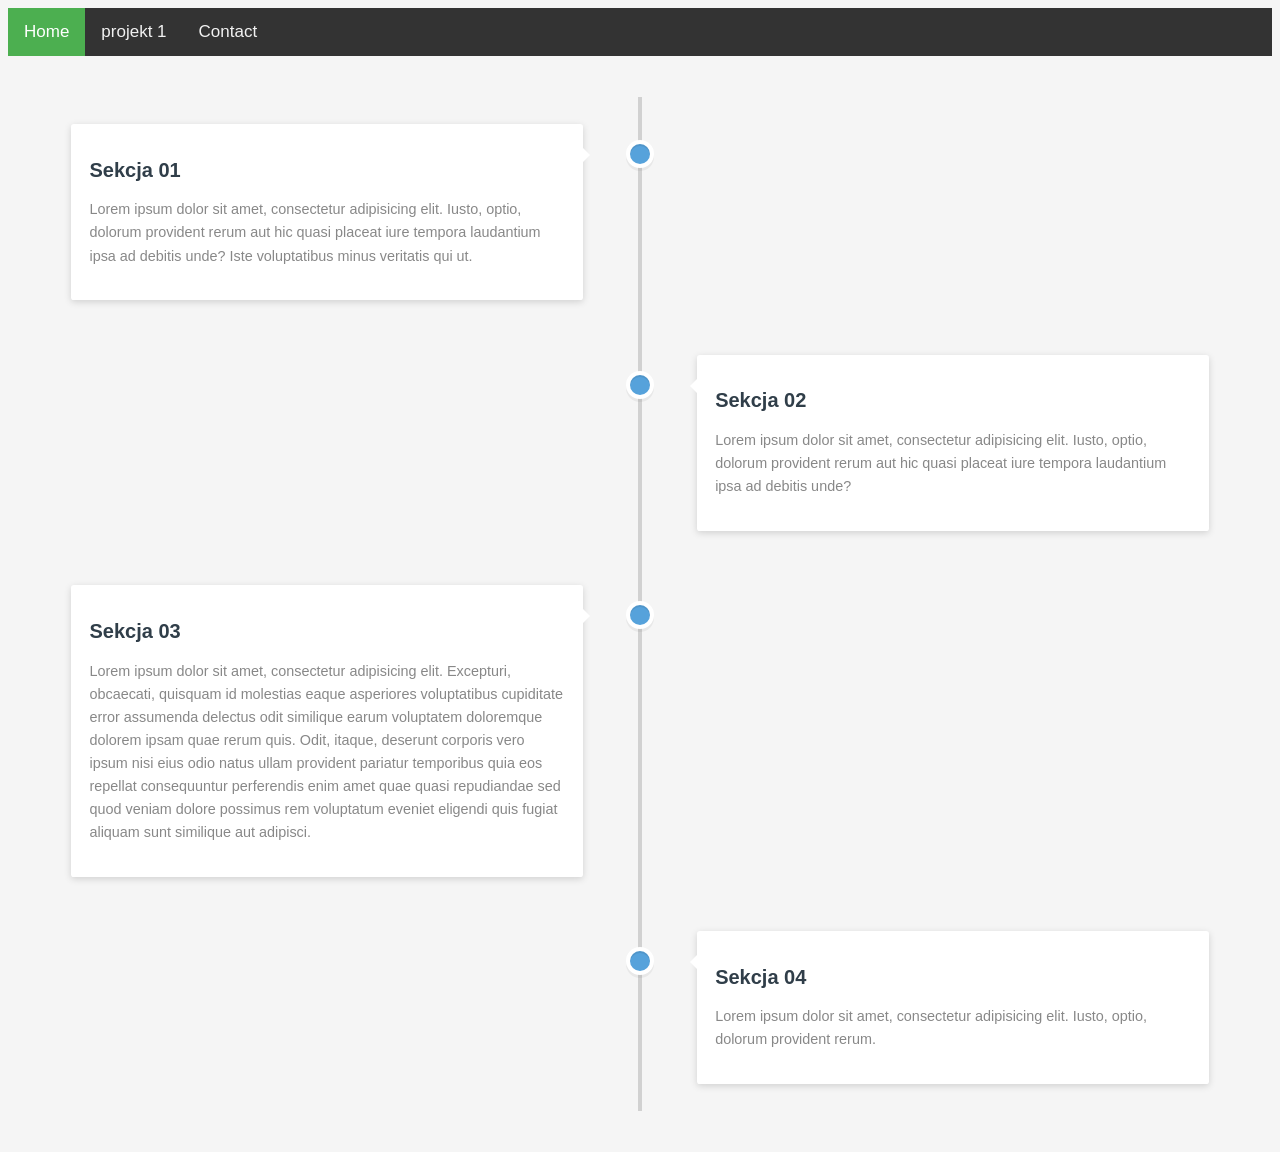
==== Projekt/portfolio/html/portfolio.html @ a64d6814 "Add files via upload" ====
<!DOCTYPE html>
<html lang="en">
<head>
    <meta charset="UTF-8">
    <meta name="viewport" content="width=device-width, initial-scale=1.0">
    <link rel="stylesheet" href="../style.css">
    <title>Portfolio</title>
</head>
<body>
    <div class="topnav">
        <a class="active" href="">Home</a>
        <a href="../../index.html">projekt 1</a>
        <a href="../kontakt/kontakt.html">Contact</a>
      </div>
      <section id="nayma-timeline" class="nayma-container">
        <div class="nayma-timeline-block">
            <div class="nayma-timeline-img">
            </div>
            <div class="nayma-timeline-content">
                <h2>Sekcja 01</h2>
                <p>Lorem ipsum dolor sit amet, consectetur adipisicing elit. Iusto, optio, dolorum provident rerum aut hic quasi placeat iure tempora laudantium ipsa ad debitis unde? Iste voluptatibus minus veritatis qui ut.</p>
            </div>
        </div>
        <div class="nayma-timeline-block">
            <div class="nayma-timeline-img">
            </div>
            <div class="nayma-timeline-content">
                <h2>Sekcja 02</h2>
                <p>Lorem ipsum dolor sit amet, consectetur adipisicing elit. Iusto, optio, dolorum provident rerum aut hic quasi placeat iure tempora laudantium ipsa ad debitis unde?</p>
            </div>
        </div>
        <div class="nayma-timeline-block">
            <div class="nayma-timeline-img">
            </div>
            <div class="nayma-timeline-content">
                <h2>Sekcja 03</h2>
                <p>Lorem ipsum dolor sit amet, consectetur adipisicing elit. Excepturi, obcaecati, quisquam id molestias eaque asperiores voluptatibus cupiditate error assumenda delectus odit similique earum voluptatem doloremque dolorem ipsam quae rerum quis. Odit, itaque, deserunt corporis vero ipsum nisi eius odio natus ullam provident pariatur temporibus quia eos repellat consequuntur perferendis enim amet quae quasi repudiandae sed quod veniam dolore possimus rem voluptatum eveniet eligendi quis fugiat aliquam sunt similique aut adipisci.</p>
            </div>
        </div>
        <div class="nayma-timeline-block">
            <div class="nayma-timeline-img">
            </div>
            <div class="nayma-timeline-content">
                <h2>Sekcja 04</h2>
                <p>Lorem ipsum dolor sit amet, consectetur adipisicing elit. Iusto, optio, dolorum provident rerum.</p>
            </div>
        </div>
    </section>
</body>
</html>
---- Projekt/portfolio/style.css ----
body{

background-color: aqua;
}
.topnav {
    background-color: #333;
    overflow: hidden;
  }
  
  /* Style the links inside the navigation bar */
  .topnav a {
    float: left;
    color: #f2f2f2;
    text-align: center;
    padding: 14px 16px;
    text-decoration: none;
    font-size: 17px;
  }
  
  /* Change the color of links on hover */
  .topnav a:hover {
    background-color: #ddd;
    color: black;
  }
  
  /* Add a color to the active/current link */
  .topnav a.active {
    background-color: #4CAF50;
    color: white;
  }
  *, *:after, *:before {
  -webkit-box-sizing: border-box;
  -moz-box-sizing: border-box;
  box-sizing: border-box;
}

body {
-moz-osx-font-smoothing:grayscale;
-webkit-font-smoothing:antialiased;
font-family: 'Montserrat', sans-serif;
font-size:.85em;
color: #888;
background-color: #f5f5f5;
}

ol, ul {
    list-style: none;
}

img {
  max-width: 100%;
}

h1, h2 {
  font-weight: 600;
}

/* Docelowe style timeline */

.nayma-container {
  width: 90%;
  max-width: 1170px;
  margin: 0 auto;
}
.nayma-container::after {
  content: '';
  display: table;
  clear: both;
}

#nayma-timeline {
  position: relative;
  padding: 2em 0;
  margin-top: 2em;
  margin-bottom: 2em;
}
#nayma-timeline::before {
  content: '';
  position: absolute;
  top: 0;
  left: 18px;
  height: 100%;
  width: 4px;
  background: rgba(0,0,0,.15);
}
@media only screen and (min-width: 1170px) {
  #nayma-timeline {
    margin-top: 3em;
    margin-bottom: 3em;
  }
  #nayma-timeline::before {
    left: 50%;
    margin-left: -2px;
  }
}

.nayma-timeline-block {
  position: relative;
  margin: 2em 0;
}
.nayma-timeline-block:after {
  content: "";
  display: table;
  clear: both;
}
.nayma-timeline-block:first-child {
  margin-top: 0;
}
.nayma-timeline-block:last-child {
  margin-bottom: 0;
}
@media only screen and (min-width: 1170px) {
  .nayma-timeline-block {
    margin: 4em 0;
  }
  .nayma-timeline-block:first-child {
    margin-top: 0;
  }
  .nayma-timeline-block:last-child {
    margin-bottom: 0;
  }
}

.nayma-timeline-img {
  background: #56A2DB;
  position: absolute;
  top: 0;
  left: 0;
  width: 20px;
  height: 20px;
  border-radius: 50%;
  box-shadow: 0 0 0 4px white, inset 0 2px 0 rgba(0, 0, 0, 0.08), 0 3px 0 4px rgba(0, 0, 0, 0.05);
}

@media only screen and (max-width: 1170px) {
.nayma-timeline-img {
  margin-left: 10px;
  margin-top: 10px;
  }
}
@media only screen and (min-width: 1170px) {
  .nayma-timeline-img {
    width: 20px;
    height: 20px;
    left: 50%;
    margin-left: -10px;
    margin-top: 20px;
    -webkit-transform: translateZ(0);
    -webkit-backface-visibility: hidden;
  }
}
.nayma-timeline-content {
  position: relative;
  margin-left: 60px;
  background: white;
  border-radius: 0.25em;
  padding: 1em;
  box-shadow: 0 2px 7px rgba(0,0,0,.15);
}
.nayma-timeline-content:after {
  content: "";
  display: table;
  clear: both;
}
.nayma-timeline-content h2 {
  color: #303e49;
}
.nayma-timeline-content p, .nayma-timeline-content {
  font-size: 12px;
  font-size: 0.7125rem;
}
.nayma-timeline-content .nayma-timeline-content {
  display: inline-block;
}
.nayma-timeline-content p {
  font-weight: 300;
  margin: 1em 0;
  line-height: 1.6;
}
.nayma-timeline-content::before {
  content: '';
  position: absolute;
  top: 16px;
  right: 100%;
  height: 0;
  width: 0;
  border: 7px solid transparent;
  border-right: 7px solid white;
}
@media only screen and (min-width: 768px) {
  .nayma-timeline-content h2 {
    font-size: 20px;
    font-size: 1.25rem;
  }
  .nayma-timeline-content p {
    font-size: 16px;
    font-size: .9rem;
  }
}
@media only screen and (min-width: 1170px) {
  .nayma-timeline-content {
    margin-left: 0;
    padding: 1.6em;
    width: 45%;
  }
  .nayma-timeline-content::before {
    top: 24px;
    left: 100%;
    border-color: transparent;
    border-left-color: white;
  }
  .nayma-timeline-block:nth-child(even) .nayma-timeline-content {
    float: right;
  }
  .nayma-timeline-block:nth-child(even) .nayma-timeline-content::before {
    top: 24px;
    left: auto;
    right: 100%;
    border-color: transparent;
    border-right-color: white;
  }
}
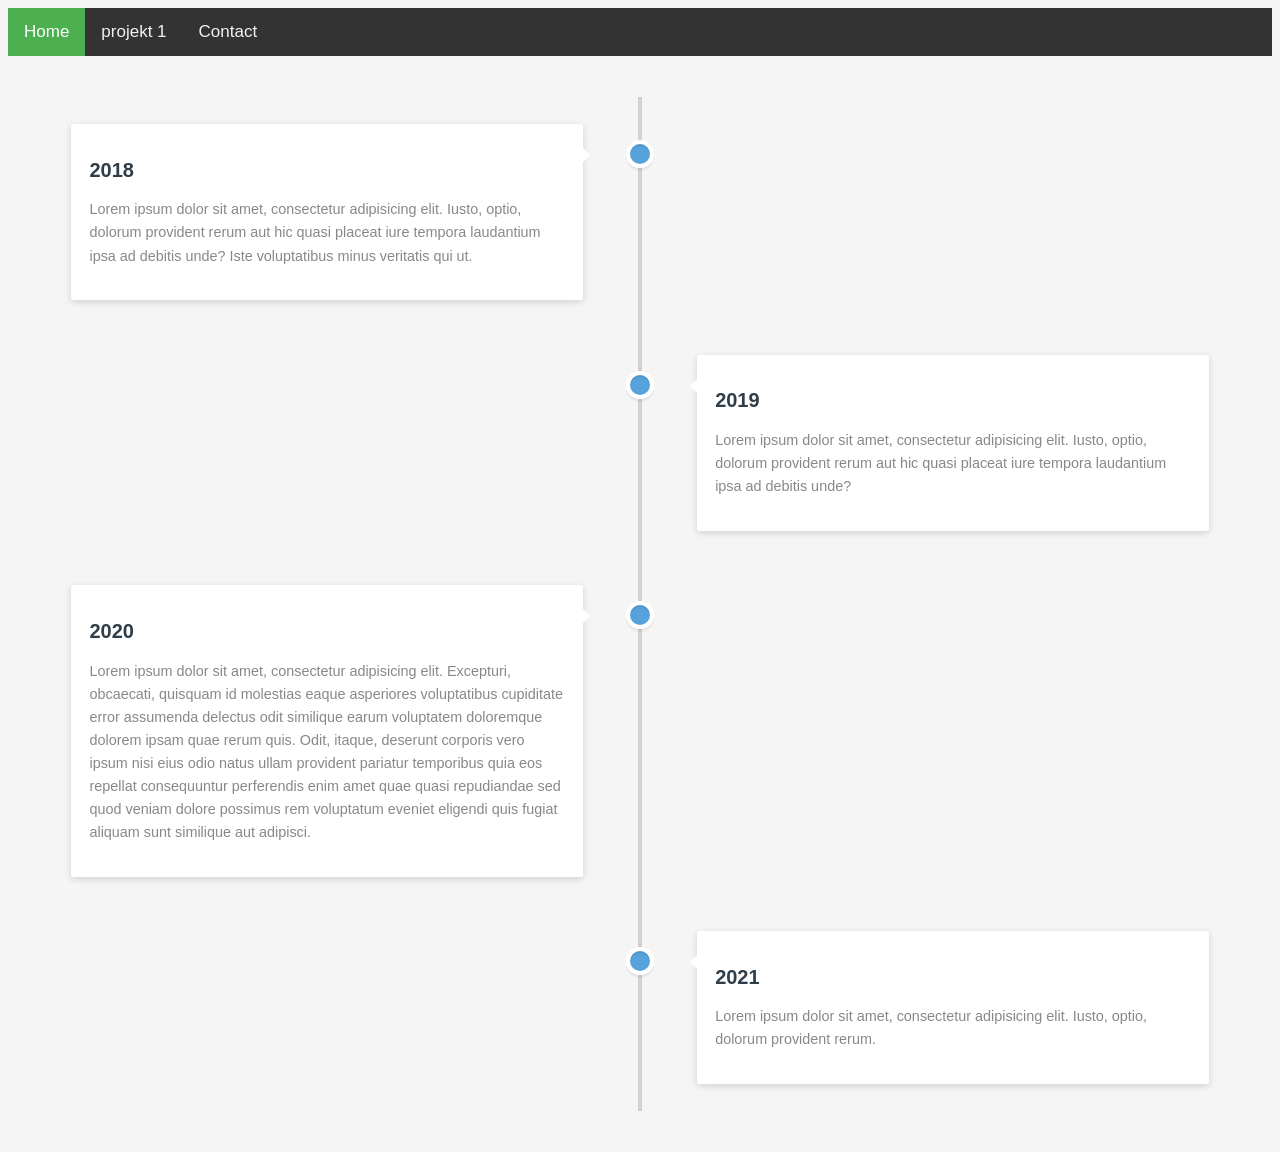
==== commit 1f646dcb: "Merge branch 'main' of https://github.com/durriix/durriix.github.io into main" ====
--- a/Projekt/portfolio/html/portfolio.html
+++ b/Projekt/portfolio/html/portfolio.html
@@ -1,50 +1,49 @@
-<!DOCTYPE html>
-<html lang="en">
-<head>
-    <meta charset="UTF-8">
-    <meta name="viewport" content="width=device-width, initial-scale=1.0">
-    <link rel="stylesheet" href="../style.css">
-    <title>Portfolio</title>
-</head>
-<body>
-    <div class="topnav">
-        <a class="active" href="">Home</a>
-        <a href="../../index.html">projekt 1</a>
-        <a href="../kontakt/kontakt.html">Contact</a>
-      </div>
-      <section id="nayma-timeline" class="nayma-container">
-        <div class="nayma-timeline-block">
-            <div class="nayma-timeline-img">
-            </div>
-            <div class="nayma-timeline-content">
-                <h2>Sekcja 01</h2>
-                <p>Lorem ipsum dolor sit amet, consectetur adipisicing elit. Iusto, optio, dolorum provident rerum aut hic quasi placeat iure tempora laudantium ipsa ad debitis unde? Iste voluptatibus minus veritatis qui ut.</p>
-            </div>
-        </div>
-        <div class="nayma-timeline-block">
-            <div class="nayma-timeline-img">
-            </div>
-            <div class="nayma-timeline-content">
-                <h2>Sekcja 02</h2>
-                <p>Lorem ipsum dolor sit amet, consectetur adipisicing elit. Iusto, optio, dolorum provident rerum aut hic quasi placeat iure tempora laudantium ipsa ad debitis unde?</p>
-            </div>
-        </div>
-        <div class="nayma-timeline-block">
-            <div class="nayma-timeline-img">
-            </div>
-            <div class="nayma-timeline-content">
-                <h2>Sekcja 03</h2>
-                <p>Lorem ipsum dolor sit amet, consectetur adipisicing elit. Excepturi, obcaecati, quisquam id molestias eaque asperiores voluptatibus cupiditate error assumenda delectus odit similique earum voluptatem doloremque dolorem ipsam quae rerum quis. Odit, itaque, deserunt corporis vero ipsum nisi eius odio natus ullam provident pariatur temporibus quia eos repellat consequuntur perferendis enim amet quae quasi repudiandae sed quod veniam dolore possimus rem voluptatum eveniet eligendi quis fugiat aliquam sunt similique aut adipisci.</p>
-            </div>
-        </div>
-        <div class="nayma-timeline-block">
-            <div class="nayma-timeline-img">
-            </div>
-            <div class="nayma-timeline-content">
-                <h2>Sekcja 04</h2>
-                <p>Lorem ipsum dolor sit amet, consectetur adipisicing elit. Iusto, optio, dolorum provident rerum.</p>
-            </div>
-        </div>
-    </section>
-</body>
-</html>+<!DOCTYPE html>
+<html lang="en">
+<head>
+    <meta charset="UTF-8">
+    <meta name="viewport" content="width=device-width, initial-scale=1.0">
+    <link rel="stylesheet" href="../style.css">
+    <title>Portfolio</title>
+</head>
+<body>
+    <div class="topnav">
+        <a class="active" href="">Home</a>
+        <a href="../../index.html">projekt 1</a>
+        <a href="../kontakt/kontakt.html">Contact</a>
+      </div>
+      <section id="nayma-timeline" class="nayma-container">
+        <div class="nayma-timeline-block">
+            <div class="nayma-timeline-img">
+            </div>
+            <div class="nayma-timeline-content">
+                <h2>2018</h2>
+                <p>Lorem ipsum dolor sit amet, consectetur adipisicing elit. Iusto, optio, dolorum provident rerum aut hic quasi placeat iure tempora laudantium ipsa ad debitis unde? Iste voluptatibus minus veritatis qui ut.</p>
+            </div>
+        </div>
+        <div class="nayma-timeline-block">
+            <div class="nayma-timeline-img">
+            </div>
+            <div class="nayma-timeline-content">
+                <h2>2019</h2>
+                <p>Lorem ipsum dolor sit amet, consectetur adipisicing elit. Iusto, optio, dolorum provident rerum aut hic quasi placeat iure tempora laudantium ipsa ad debitis unde?</p>
+            </div>
+        </div>
+        <div class="nayma-timeline-block">
+            <div class="nayma-timeline-img">
+            </div>
+            <div class="nayma-timeline-content">
+                <h2>2020</h2>
+                <p>Lorem ipsum dolor sit amet, consectetur adipisicing elit. Excepturi, obcaecati, quisquam id molestias eaque asperiores voluptatibus cupiditate error assumenda delectus odit similique earum voluptatem doloremque dolorem ipsam quae rerum quis. Odit, itaque, deserunt corporis vero ipsum nisi eius odio natus ullam provident pariatur temporibus quia eos repellat consequuntur perferendis enim amet quae quasi repudiandae sed quod veniam dolore possimus rem voluptatum eveniet eligendi quis fugiat aliquam sunt similique aut adipisci.</p>
+            </div>
+        </div>
+        <div class="nayma-timeline-block">
+            <div class="nayma-timeline-img">
+            </div>
+            <div class="nayma-timeline-content">
+                <h2>2021</h2>
+                <p>Lorem ipsum dolor sit amet, consectetur adipisicing elit. Iusto, optio, dolorum provident rerum.</p>
+            </div>
+        </div>
+    </section>
+</body>
--- a/Projekt/portfolio/style.css
+++ b/Projekt/portfolio/style.css
@@ -1,222 +1,222 @@
-body{
-
-background-color: aqua;
-}
-.topnav {
-    background-color: #333;
-    overflow: hidden;
-  }
-  
-  /* Style the links inside the navigation bar */
-  .topnav a {
-    float: left;
-    color: #f2f2f2;
-    text-align: center;
-    padding: 14px 16px;
-    text-decoration: none;
-    font-size: 17px;
-  }
-  
-  /* Change the color of links on hover */
-  .topnav a:hover {
-    background-color: #ddd;
-    color: black;
-  }
-  
-  /* Add a color to the active/current link */
-  .topnav a.active {
-    background-color: #4CAF50;
-    color: white;
-  }
-  *, *:after, *:before {
-  -webkit-box-sizing: border-box;
-  -moz-box-sizing: border-box;
-  box-sizing: border-box;
-}
-
-body {
--moz-osx-font-smoothing:grayscale;
--webkit-font-smoothing:antialiased;
-font-family: 'Montserrat', sans-serif;
-font-size:.85em;
-color: #888;
-background-color: #f5f5f5;
-}
-
-ol, ul {
-    list-style: none;
-}
-
-img {
-  max-width: 100%;
-}
-
-h1, h2 {
-  font-weight: 600;
-}
-
-/* Docelowe style timeline */
-
-.nayma-container {
-  width: 90%;
-  max-width: 1170px;
-  margin: 0 auto;
-}
-.nayma-container::after {
-  content: '';
-  display: table;
-  clear: both;
-}
-
-#nayma-timeline {
-  position: relative;
-  padding: 2em 0;
-  margin-top: 2em;
-  margin-bottom: 2em;
-}
-#nayma-timeline::before {
-  content: '';
-  position: absolute;
-  top: 0;
-  left: 18px;
-  height: 100%;
-  width: 4px;
-  background: rgba(0,0,0,.15);
-}
-@media only screen and (min-width: 1170px) {
-  #nayma-timeline {
-    margin-top: 3em;
-    margin-bottom: 3em;
-  }
-  #nayma-timeline::before {
-    left: 50%;
-    margin-left: -2px;
-  }
-}
-
-.nayma-timeline-block {
-  position: relative;
-  margin: 2em 0;
-}
-.nayma-timeline-block:after {
-  content: "";
-  display: table;
-  clear: both;
-}
-.nayma-timeline-block:first-child {
-  margin-top: 0;
-}
-.nayma-timeline-block:last-child {
-  margin-bottom: 0;
-}
-@media only screen and (min-width: 1170px) {
-  .nayma-timeline-block {
-    margin: 4em 0;
-  }
-  .nayma-timeline-block:first-child {
-    margin-top: 0;
-  }
-  .nayma-timeline-block:last-child {
-    margin-bottom: 0;
-  }
-}
-
-.nayma-timeline-img {
-  background: #56A2DB;
-  position: absolute;
-  top: 0;
-  left: 0;
-  width: 20px;
-  height: 20px;
-  border-radius: 50%;
-  box-shadow: 0 0 0 4px white, inset 0 2px 0 rgba(0, 0, 0, 0.08), 0 3px 0 4px rgba(0, 0, 0, 0.05);
-}
-
-@media only screen and (max-width: 1170px) {
-.nayma-timeline-img {
-  margin-left: 10px;
-  margin-top: 10px;
-  }
-}
-@media only screen and (min-width: 1170px) {
-  .nayma-timeline-img {
-    width: 20px;
-    height: 20px;
-    left: 50%;
-    margin-left: -10px;
-    margin-top: 20px;
-    -webkit-transform: translateZ(0);
-    -webkit-backface-visibility: hidden;
-  }
-}
-.nayma-timeline-content {
-  position: relative;
-  margin-left: 60px;
-  background: white;
-  border-radius: 0.25em;
-  padding: 1em;
-  box-shadow: 0 2px 7px rgba(0,0,0,.15);
-}
-.nayma-timeline-content:after {
-  content: "";
-  display: table;
-  clear: both;
-}
-.nayma-timeline-content h2 {
-  color: #303e49;
-}
-.nayma-timeline-content p, .nayma-timeline-content {
-  font-size: 12px;
-  font-size: 0.7125rem;
-}
-.nayma-timeline-content .nayma-timeline-content {
-  display: inline-block;
-}
-.nayma-timeline-content p {
-  font-weight: 300;
-  margin: 1em 0;
-  line-height: 1.6;
-}
-.nayma-timeline-content::before {
-  content: '';
-  position: absolute;
-  top: 16px;
-  right: 100%;
-  height: 0;
-  width: 0;
-  border: 7px solid transparent;
-  border-right: 7px solid white;
-}
-@media only screen and (min-width: 768px) {
-  .nayma-timeline-content h2 {
-    font-size: 20px;
-    font-size: 1.25rem;
-  }
-  .nayma-timeline-content p {
-    font-size: 16px;
-    font-size: .9rem;
-  }
-}
-@media only screen and (min-width: 1170px) {
-  .nayma-timeline-content {
-    margin-left: 0;
-    padding: 1.6em;
-    width: 45%;
-  }
-  .nayma-timeline-content::before {
-    top: 24px;
-    left: 100%;
-    border-color: transparent;
-    border-left-color: white;
-  }
-  .nayma-timeline-block:nth-child(even) .nayma-timeline-content {
-    float: right;
-  }
-  .nayma-timeline-block:nth-child(even) .nayma-timeline-content::before {
-    top: 24px;
-    left: auto;
-    right: 100%;
-    border-color: transparent;
-    border-right-color: white;
-  }
-}
+body{
+
+background-color: aqua;
+}
+.topnav {
+    background-color: #333;
+    overflow: hidden;
+  }
+  
+  /* Style the links inside the navigation bar */
+  .topnav a {
+    float: left;
+    color: #f2f2f2;
+    text-align: center;
+    padding: 14px 16px;
+    text-decoration: none;
+    font-size: 17px;
+  }
+  
+  /* Change the color of links on hover */
+  .topnav a:hover {
+    background-color: #ddd;
+    color: black;
+  }
+  
+  /* Add a color to the active/current link */
+  .topnav a.active {
+    background-color: #4CAF50;
+    color: white;
+  }
+  *, *:after, *:before {
+  -webkit-box-sizing: border-box;
+  -moz-box-sizing: border-box;
+  box-sizing: border-box;
+}
+
+body {
+-moz-osx-font-smoothing:grayscale;
+-webkit-font-smoothing:antialiased;
+font-family: 'Montserrat', sans-serif;
+font-size:.85em;
+color: #888;
+background-color: #f5f5f5;
+}
+
+ol, ul {
+    list-style: none;
+}
+
+img {
+  max-width: 100%;
+}
+
+h1, h2 {
+  font-weight: 600;
+}
+
+/* Docelowe style timeline */
+
+.nayma-container {
+  width: 90%;
+  max-width: 1170px;
+  margin: 0 auto;
+}
+.nayma-container::after {
+  content: '';
+  display: table;
+  clear: both;
+}
+
+#nayma-timeline {
+  position: relative;
+  padding: 2em 0;
+  margin-top: 2em;
+  margin-bottom: 2em;
+}
+#nayma-timeline::before {
+  content: '';
+  position: absolute;
+  top: 0;
+  left: 18px;
+  height: 100%;
+  width: 4px;
+  background: rgba(0,0,0,.15);
+}
+@media only screen and (min-width: 1170px) {
+  #nayma-timeline {
+    margin-top: 3em;
+    margin-bottom: 3em;
+  }
+  #nayma-timeline::before {
+    left: 50%;
+    margin-left: -2px;
+  }
+}
+
+.nayma-timeline-block {
+  position: relative;
+  margin: 2em 0;
+}
+.nayma-timeline-block:after {
+  content: "";
+  display: table;
+  clear: both;
+}
+.nayma-timeline-block:first-child {
+  margin-top: 0;
+}
+.nayma-timeline-block:last-child {
+  margin-bottom: 0;
+}
+@media only screen and (min-width: 1170px) {
+  .nayma-timeline-block {
+    margin: 4em 0;
+  }
+  .nayma-timeline-block:first-child {
+    margin-top: 0;
+  }
+  .nayma-timeline-block:last-child {
+    margin-bottom: 0;
+  }
+}
+
+.nayma-timeline-img {
+  background: #56A2DB;
+  position: absolute;
+  top: 0;
+  left: 0;
+  width: 20px;
+  height: 20px;
+  border-radius: 50%;
+  box-shadow: 0 0 0 4px white, inset 0 2px 0 rgba(0, 0, 0, 0.08), 0 3px 0 4px rgba(0, 0, 0, 0.05);
+}
+
+@media only screen and (max-width: 1170px) {
+.nayma-timeline-img {
+  margin-left: 10px;
+  margin-top: 10px;
+  }
+}
+@media only screen and (min-width: 1170px) {
+  .nayma-timeline-img {
+    width: 20px;
+    height: 20px;
+    left: 50%;
+    margin-left: -10px;
+    margin-top: 20px;
+    -webkit-transform: translateZ(0);
+    -webkit-backface-visibility: hidden;
+  }
+}
+.nayma-timeline-content {
+  position: relative;
+  margin-left: 60px;
+  background: white;
+  border-radius: 0.25em;
+  padding: 1em;
+  box-shadow: 0 2px 7px rgba(0,0,0,.15);
+}
+.nayma-timeline-content:after {
+  content: "";
+  display: table;
+  clear: both;
+}
+.nayma-timeline-content h2 {
+  color: #303e49;
+}
+.nayma-timeline-content p, .nayma-timeline-content {
+  font-size: 12px;
+  font-size: 0.7125rem;
+}
+.nayma-timeline-content .nayma-timeline-content {
+  display: inline-block;
+}
+.nayma-timeline-content p {
+  font-weight: 300;
+  margin: 1em 0;
+  line-height: 1.6;
+}
+.nayma-timeline-content::before {
+  content: '';
+  position: absolute;
+  top: 16px;
+  right: 100%;
+  height: 0;
+  width: 0;
+  border: 7px solid transparent;
+  border-right: 7px solid white;
+}
+@media only screen and (min-width: 768px) {
+  .nayma-timeline-content h2 {
+    font-size: 20px;
+    font-size: 1.25rem;
+  }
+  .nayma-timeline-content p {
+    font-size: 16px;
+    font-size: .9rem;
+  }
+}
+@media only screen and (min-width: 1170px) {
+  .nayma-timeline-content {
+    margin-left: 0;
+    padding: 1.6em;
+    width: 45%;
+  }
+  .nayma-timeline-content::before {
+    top: 24px;
+    left: 100%;
+    border-color: transparent;
+    border-left-color: white;
+  }
+  .nayma-timeline-block:nth-child(even) .nayma-timeline-content {
+    float: right;
+  }
+  .nayma-timeline-block:nth-child(even) .nayma-timeline-content::before {
+    top: 24px;
+    left: auto;
+    right: 100%;
+    border-color: transparent;
+    border-right-color: white;
+  }
+}
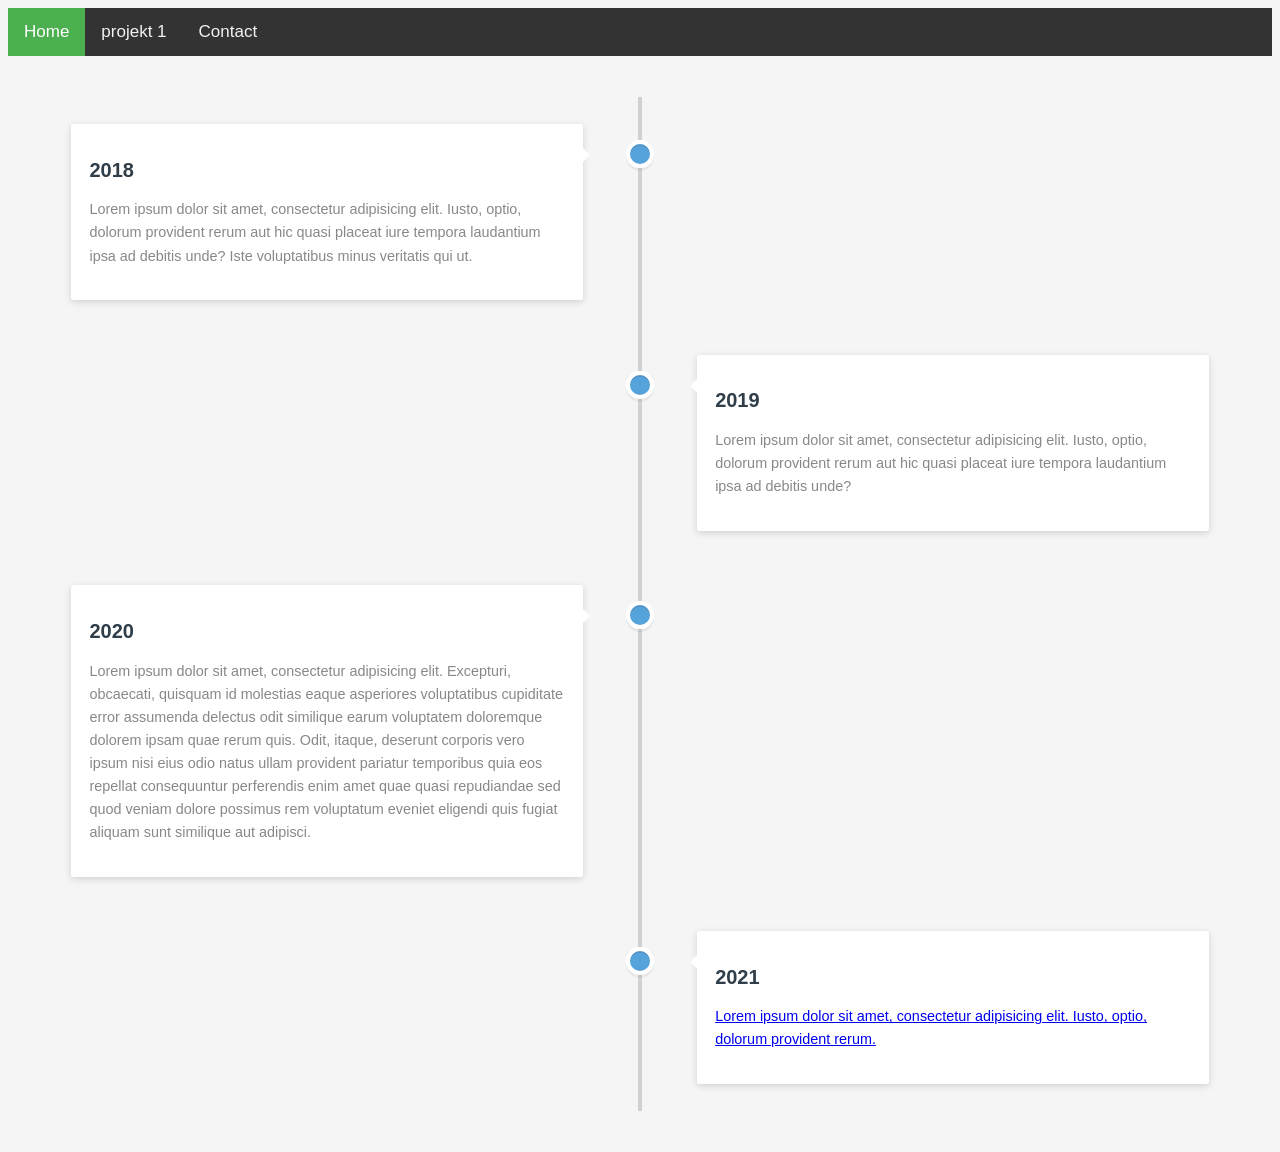
==== commit d5e1ba20: "asdwdafwaer" ====
--- a/Projekt/portfolio/html/portfolio.html
+++ b/Projekt/portfolio/html/portfolio.html
@@ -42,7 +42,7 @@
             </div>
             <div class="nayma-timeline-content">
                 <h2>2021</h2>
-                <p>Lorem ipsum dolor sit amet, consectetur adipisicing elit. Iusto, optio, dolorum provident rerum.</p>
+                <a href="durriix.github.io/Projekt/index.html"><p>Lorem ipsum dolor sit amet, consectetur adipisicing elit. Iusto, optio, dolorum provident rerum.</p></a>
             </div>
         </div>
     </section>
